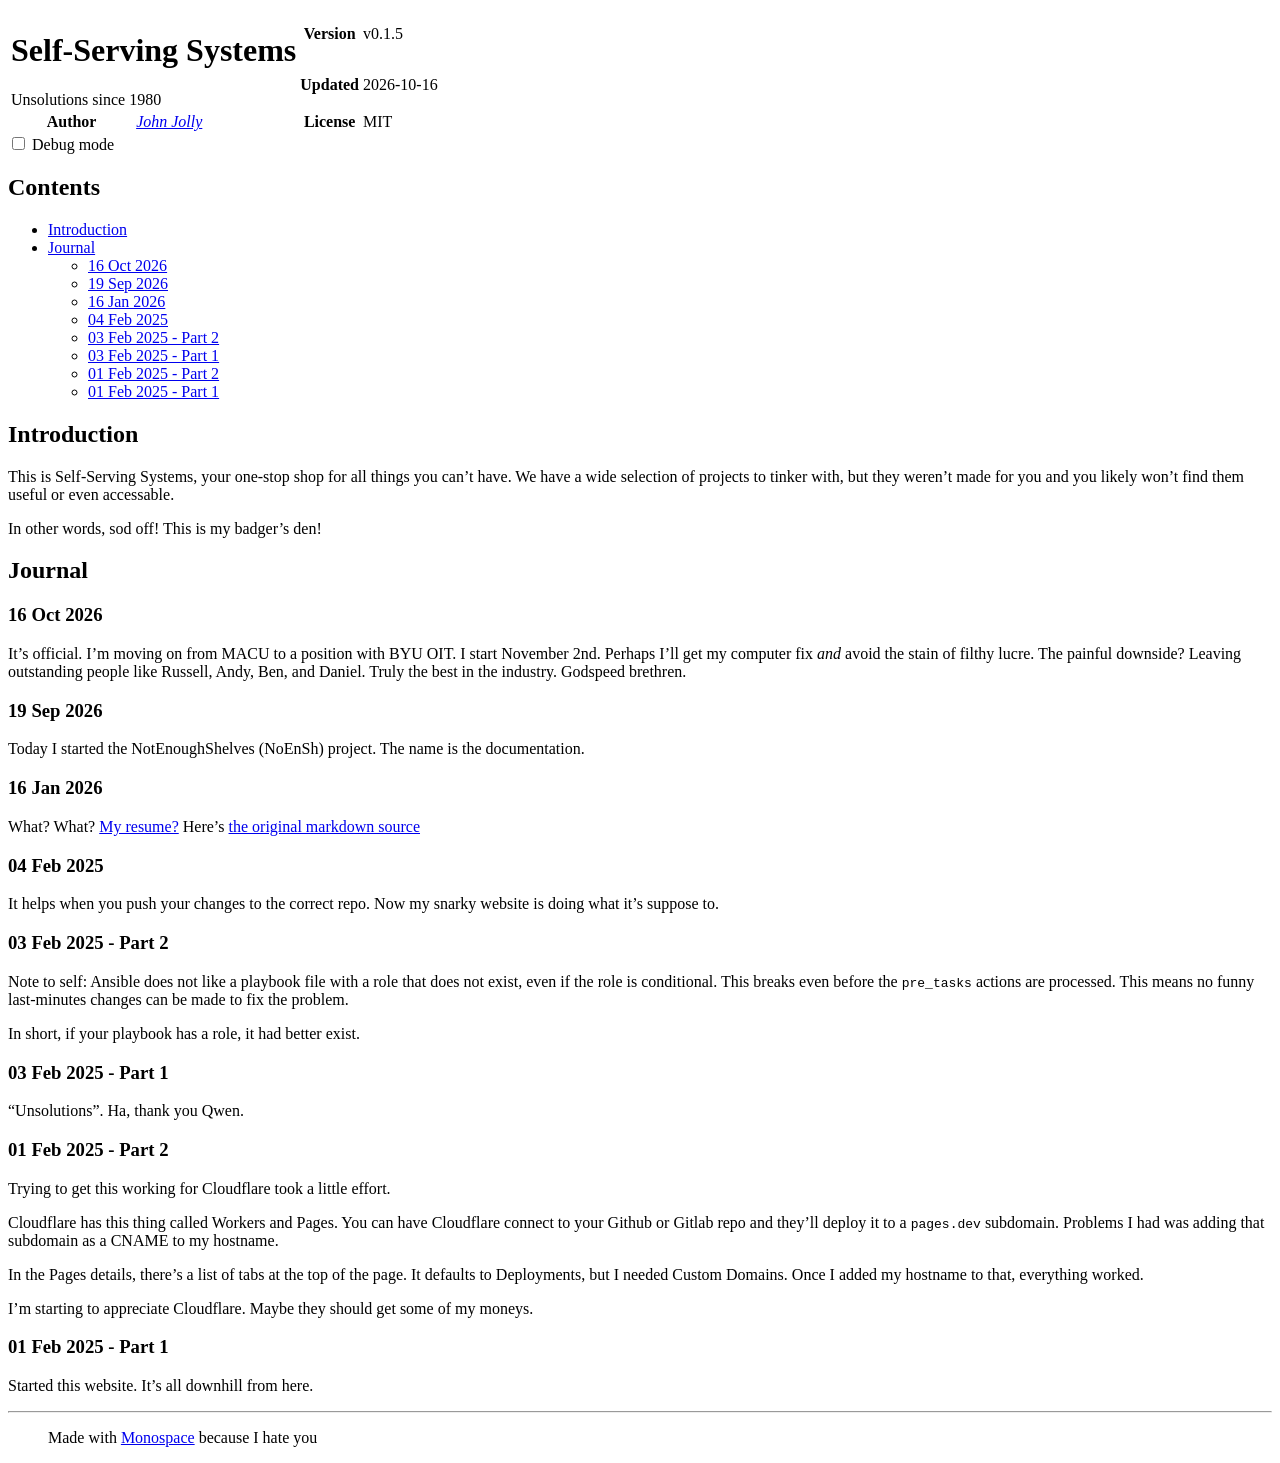
==== index.html @ f6c003a8 "Add entry for 16 Oct" ====
<!DOCTYPE html>
<html xmlns="http://www.w3.org/1999/xhtml" lang="en" xml:lang="en">
<head>
  <meta charset="utf-8" />
  <meta name="generator" content="pandoc" />
  <meta name="viewport" content="width=device-width, initial-scale=1.0, user-scalable=yes" />
  <meta name="author" content="John Jolly" />
  <meta name="dcterms.date" content="2025-02-03" />
  <title>Self-Serving Systems</title>
  <link rel="stylesheet" href="/src/reset.css" />
  <link rel="stylesheet" href="/src/index.css" />
</head>
<body>
<table class="header">
  <tr>
    <td colspan="2" rowspan="2" class="width-auto">
      <h1 class="title">Self-Serving Systems</h1>
      <span class="subtitle">Unsolutions since 1980</span>
    </td>
    <th>Version</th>
    <td class="width-min">v0.1.5</td>
  </tr>
  <tr>
    <th>Updated</th>
    <td class="width-min"><time style="white-space: pre;">2026-10-16</time></td>
  </tr>
  <tr>
    <th class="width-min">Author</th>
    <td class="width-auto"><a href="https://selfserving.systems"><cite>John
Jolly</cite></a></td>
    <th class="width-min">License</th>
    <td>MIT</td>
  </tr>
</table>
<label class="debug-toggle-label"><input type="checkbox" class="debug-toggle" /> Debug mode</label>
<nav id="TOC" role="doc-toc">
<h2 id="toc-title">Contents</h2>
<ul class="incremental">
<li><a href="#introduction" id="toc-introduction">Introduction</a></li>
<li><a href="#journal" id="toc-journal">Journal</a>
<ul class="incremental">
<li><a href="#oct-2026" id="toc-oct-2026">16 Oct 2026</a></li>
<li><a href="#sep-2026" id="toc-sep-2026">19 Sep 2026</a></li>
<li><a href="#jan-2026" id="toc-jan-2026">16 Jan 2026</a></li>
<li><a href="#feb-2025" id="toc-feb-2025">04 Feb 2025</a></li>
<li><a href="#feb-2025---part-2" id="toc-feb-2025---part-2">03 Feb 2025
- Part 2</a></li>
<li><a href="#feb-2025---part-1" id="toc-feb-2025---part-1">03 Feb 2025
- Part 1</a></li>
<li><a href="#feb-2025---part-2-1" id="toc-feb-2025---part-2-1">01 Feb
2025 - Part 2</a></li>
<li><a href="#feb-2025---part-1-1" id="toc-feb-2025---part-1-1">01 Feb
2025 - Part 1</a></li>
</ul></li>
</ul>
</nav>
<h2 id="introduction">Introduction</h2>
<p>This is Self-Serving Systems, your one-stop shop for all things you
can’t have. We have a wide selection of projects to tinker with, but
they weren’t made for you and you likely won’t find them useful or even
accessable.</p>
<p>In other words, sod off! This is my badger’s den!</p>
<h2 id="journal">Journal</h2>
<h3 id="oct-2026">16 Oct 2026</h3>
<p>It’s official. I’m moving on from MACU to a position with BYU OIT. I
start November 2nd. Perhaps I’ll get my computer fix <em>and</em> avoid
the stain of filthy lucre. The painful downside? Leaving outstanding
people like Russell, Andy, Ben, and Daniel. Truly the best in the
industry. Godspeed brethren.</p>
<h3 id="sep-2026">19 Sep 2026</h3>
<p>Today I started the NotEnoughShelves (NoEnSh) project. The name is
the documentation.</p>
<h3 id="jan-2026">16 Jan 2026</h3>
<p>What? What? <a href="pages/resume.html">My resume?</a> Here’s <a
href="docs/resume.md">the original markdown source</a></p>
<h3 id="feb-2025">04 Feb 2025</h3>
<p>It helps when you push your changes to the correct repo. Now my
snarky website is doing what it’s suppose to.</p>
<h3 id="feb-2025---part-2">03 Feb 2025 - Part 2</h3>
<p>Note to self: Ansible does not like a playbook file with a role that
does not exist, even if the role is conditional. This breaks even before
the <code>pre_tasks</code> actions are processed. This means no funny
last-minutes changes can be made to fix the problem.</p>
<p>In short, if your playbook has a role, it had better exist.</p>
<h3 id="feb-2025---part-1">03 Feb 2025 - Part 1</h3>
<p>“Unsolutions”. Ha, thank you Qwen.</p>
<h3 id="feb-2025---part-2-1">01 Feb 2025 - Part 2</h3>
<p>Trying to get this working for Cloudflare took a little effort.</p>
<p>Cloudflare has this thing called Workers and Pages. You can have
Cloudflare connect to your Github or Gitlab repo and they’ll deploy it
to a <code>pages.dev</code> subdomain. Problems I had was adding that
subdomain as a CNAME to my hostname.</p>
<p>In the Pages details, there’s a list of tabs at the top of the page.
It defaults to Deployments, but I needed Custom Domains. Once I added my
hostname to that, everything worked.</p>
<p>I’m starting to appreciate Cloudflare. Maybe they should get some of
my moneys.</p>
<h3 id="feb-2025---part-1-1">01 Feb 2025 - Part 1</h3>
<p>Started this website. It’s all downhill from here.</p>
<hr />
<blockquote>
<p>Made with <a
href="https://github.com/owickstrom/the-monospace-web">Monospace</a>
because I hate you</p>
</blockquote>
    <div class="debug-grid"></div>
  <script src="/src/index.js"></script>
</body>
</html>
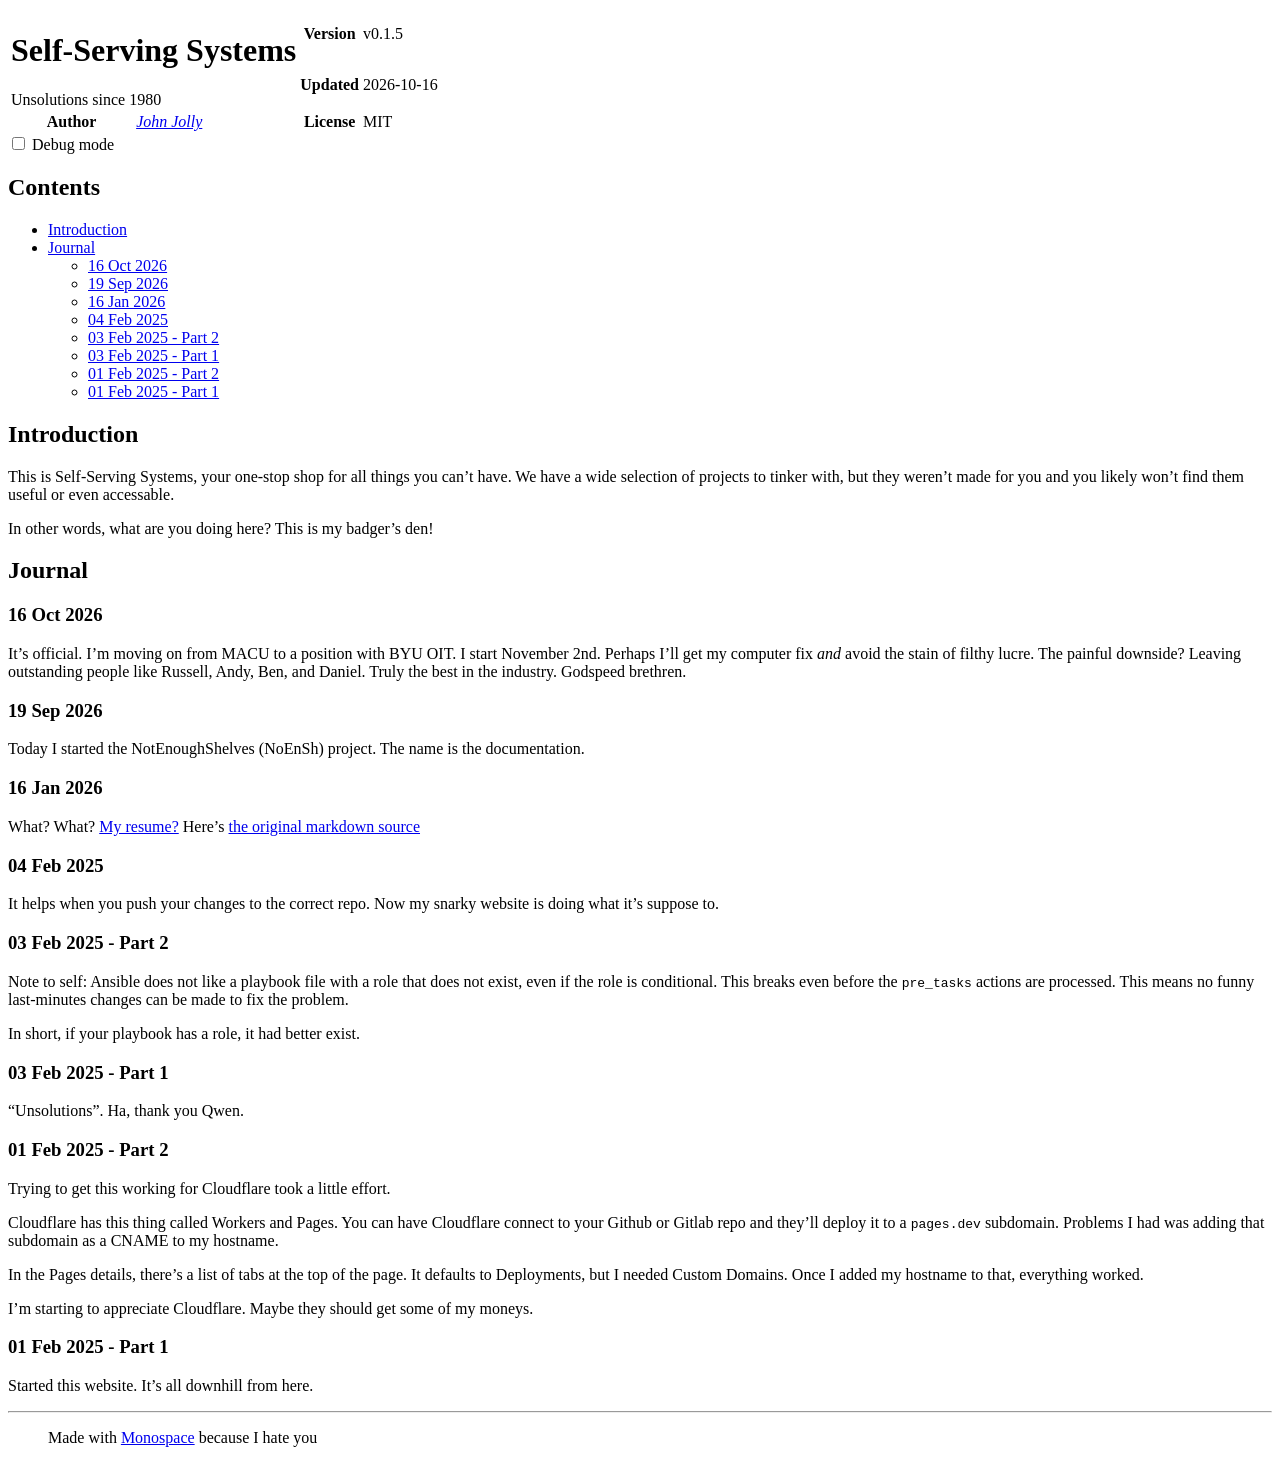
==== commit 3e8b999b: "One more change to the tagline" ====
--- a/index.html
+++ b/index.html
@@ -59,7 +59,7 @@
 can’t have. We have a wide selection of projects to tinker with, but
 they weren’t made for you and you likely won’t find them useful or even
 accessable.</p>
-<p>In other words, sod off! This is my badger’s den!</p>
+<p>In other words, what are you doing here? This is my badger’s den!</p>
 <h2 id="journal">Journal</h2>
 <h3 id="oct-2026">16 Oct 2026</h3>
 <p>It’s official. I’m moving on from MACU to a position with BYU OIT. I
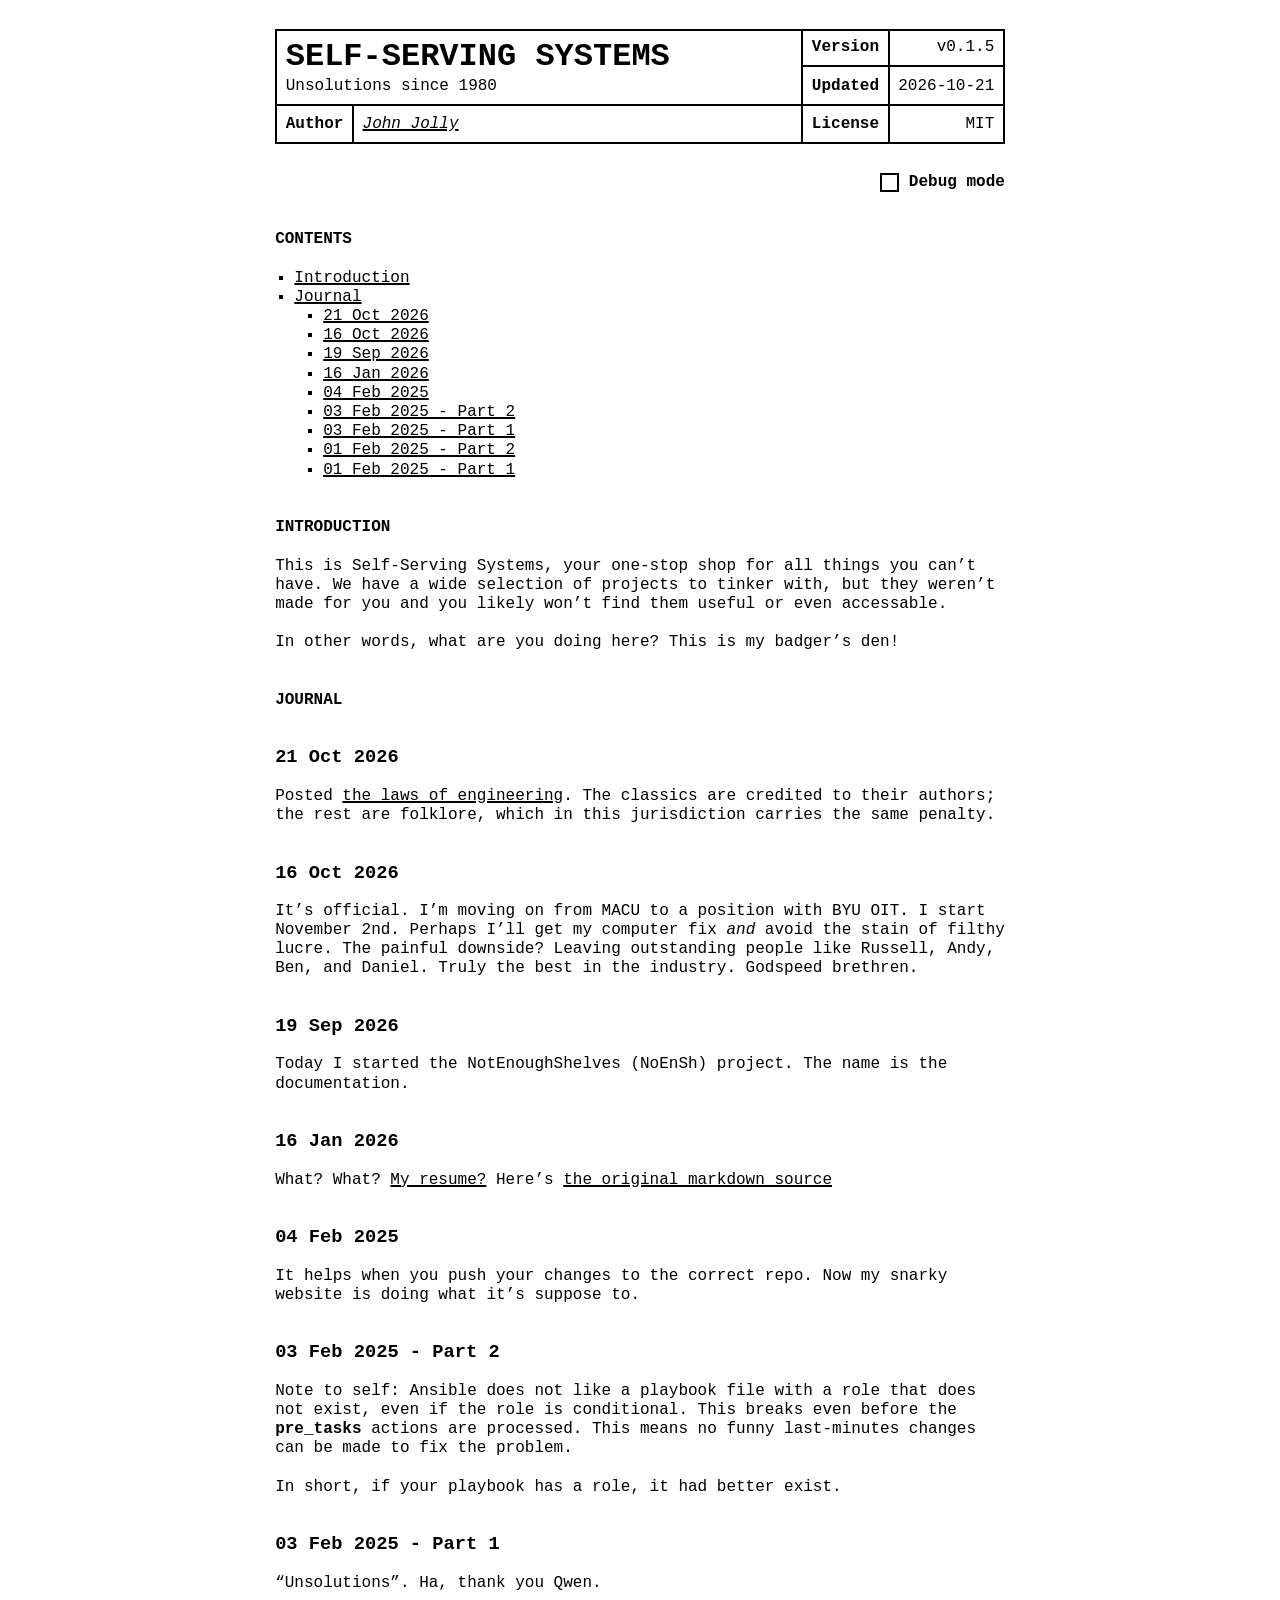
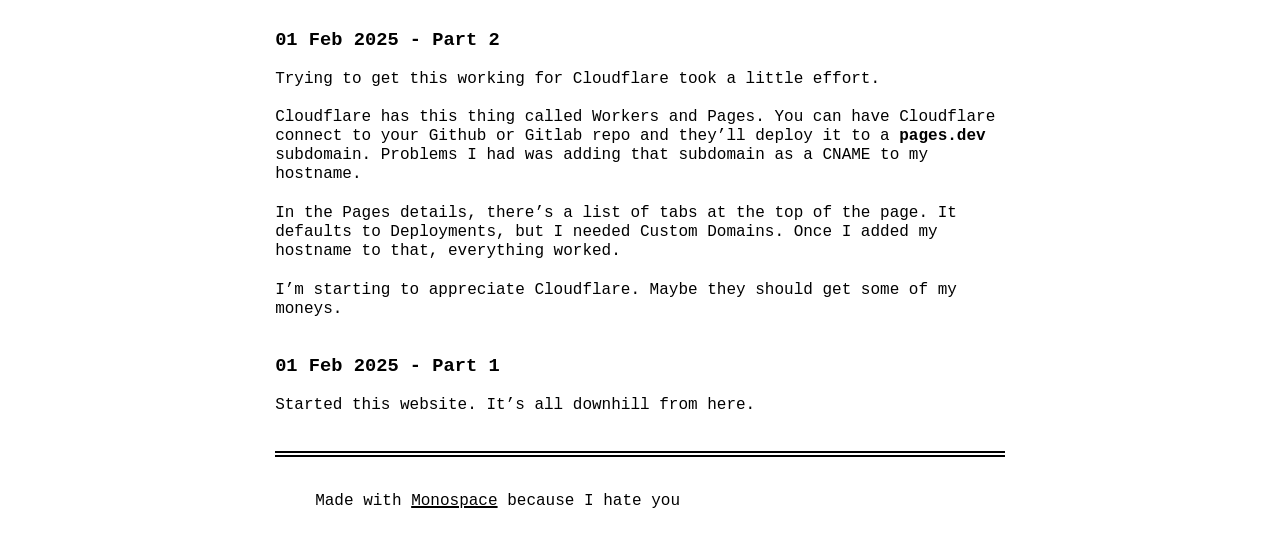
==== commit a45fdaa6: "Add engineering laws page" ====
--- a/index.html
+++ b/index.html
@@ -22,7 +22,7 @@
   </tr>
   <tr>
     <th>Updated</th>
-    <td class="width-min"><time style="white-space: pre;">2026-10-16</time></td>
+    <td class="width-min"><time style="white-space: pre;">2026-10-21</time></td>
   </tr>
   <tr>
     <th class="width-min">Author</th>
@@ -39,7 +39,8 @@
 <li><a href="#introduction" id="toc-introduction">Introduction</a></li>
 <li><a href="#journal" id="toc-journal">Journal</a>
 <ul class="incremental">
-<li><a href="#oct-2026" id="toc-oct-2026">16 Oct 2026</a></li>
+<li><a href="#oct-2026" id="toc-oct-2026">21 Oct 2026</a></li>
+<li><a href="#oct-2026-1" id="toc-oct-2026-1">16 Oct 2026</a></li>
 <li><a href="#sep-2026" id="toc-sep-2026">19 Sep 2026</a></li>
 <li><a href="#jan-2026" id="toc-jan-2026">16 Jan 2026</a></li>
 <li><a href="#feb-2025" id="toc-feb-2025">04 Feb 2025</a></li>
@@ -61,7 +62,11 @@
 accessable.</p>
 <p>In other words, what are you doing here? This is my badger’s den!</p>
 <h2 id="journal">Journal</h2>
-<h3 id="oct-2026">16 Oct 2026</h3>
+<h3 id="oct-2026">21 Oct 2026</h3>
+<p>Posted <a href="pages/laws.html">the laws of engineering</a>. The
+classics are credited to their authors; the rest are folklore, which in
+this jurisdiction carries the same penalty.</p>
+<h3 id="oct-2026-1">16 Oct 2026</h3>
 <p>It’s official. I’m moving on from MACU to a position with BYU OIT. I
 start November 2nd. Perhaps I’ll get my computer fix <em>and</em> avoid
 the stain of filthy lucre. The painful downside? Leaving outstanding
--- a/src/index.css
+++ b/src/index.css
@@ -0,0 +1,467 @@
+/**
+ * By Oskar Wickström
+ * Licensed under the MIT License (https://github.com/owickstrom/the-monospace-web/blob/main/LICENSE.md)
+ **/
+@import url('https://fonts.cdnfonts.com/css/jetbrains-mono-2');
+
+:root {
+  --font-family: "JetBrains Mono", monospace;
+  --line-height: 1.20rem;
+  --border-thickness: 2px;
+  --text-color: #000;
+  --text-color-alt: #666;
+  --background-color: #fff;
+  --background-color-alt: #eee;
+
+  --font-weight-normal: 500;
+  --font-weight-medium: 600;
+  --font-weight-bold: 800;
+
+  font-family: var(--font-family);
+  font-optical-sizing: auto;
+  font-weight: var(--font-weight-normal);
+  font-style: normal;
+  font-variant-numeric: tabular-nums lining-nums;
+  font-size: 16px;
+}
+
+@media (prefers-color-scheme: dark) {
+  :root {
+    --text-color: #fff;
+    --text-color-alt: #aaa;
+    --background-color: #000;
+    --background-color-alt: #111;
+  }
+}
+
+* {
+  box-sizing: border-box;
+}
+
+
+* + * {
+  margin-top: var(--line-height);
+}
+
+html {
+  display: flex;
+  width: 100%;
+  margin: 0;
+  padding: 0;
+  flex-direction: column;
+  align-items: center;
+  background: var(--background-color);
+  color: var(--text-color);
+}
+
+body {
+  position: relative;
+  width: 100%;
+  margin: 0;
+  padding: var(--line-height) 2ch;
+  max-width: calc(min(80ch, round(down, 100%, 1ch)));
+  line-height: var(--line-height);
+  overflow-x: hidden;
+}
+
+@media screen and (max-width: 480px) {
+  :root {
+    font-size: 14px;
+  }
+  body {
+    padding: var(--line-height) 1ch;
+  }
+}
+
+h1, h2, h3, h4, h5, h6 {
+  font-weight: var(--font-weight-bold);
+  margin: calc(var(--line-height) * 2) 0 var(--line-height);
+  line-height: var(--line-height);
+}
+
+h1 {
+  font-size: 2rem;
+  line-height: calc(2 * var(--line-height));
+  margin-bottom: calc(var(--line-height) * 2);
+  text-transform: uppercase;
+}
+h2 {
+  font-size: 1rem;
+  text-transform: uppercase;
+}
+
+hr {
+  position: relative;
+  display: block;
+  height: var(--line-height);
+  margin: calc(var(--line-height) * 1.5) 0;
+  border: none;
+  color: var(--text-color);
+}
+hr:after {
+  display: block;
+  content: "";
+  position: absolute;
+  top: calc(var(--line-height) / 2 - var(--border-thickness));
+  left: 0;
+  width: 100%;
+  border-top: calc(var(--border-thickness) * 3) double var(--text-color);
+  height: 0;
+}
+
+a {
+  text-decoration-thickness: var(--border-thickness);
+}
+
+a:link, a:visited {
+  color: var(--text-color);
+}
+
+p {
+  margin-bottom: var(--line-height);
+}
+
+strong {
+  font-weight: var(--font-weight-bold);
+}
+em {
+  font-style: italic;
+}
+
+sub {
+  position: relative;
+  display: inline-block;
+  margin: 0;
+  vertical-align: sub;
+  line-height: 0;
+  width: calc(1ch / 0.75);
+  font-size: .75rem;
+}
+
+table {
+  position: relative;
+  top: calc(var(--line-height) / 2);
+  width: calc(round(down, 100%, 1ch));
+  border-collapse: collapse;
+  margin: 0 0 calc(var(--line-height) * 2);
+}
+
+th, td {
+  border: var(--border-thickness) solid var(--text-color);
+  padding: 
+    calc((var(--line-height) / 2))
+    calc(1ch - var(--border-thickness) / 2)
+    calc((var(--line-height) / 2) - (var(--border-thickness)))
+  ;
+  line-height: var(--line-height);
+  vertical-align: top;
+  text-align: left;
+}
+table tbody tr:first-child > * {
+  padding-top: calc((var(--line-height) / 2) - var(--border-thickness));
+}
+
+
+th {
+  font-weight: 700;
+}
+.width-min {
+  width: 0%;
+}
+.width-auto {
+  width: 100%;
+}
+
+.header {
+  margin-bottom: calc(var(--line-height) * 2);
+}
+.header h1 {
+  margin: 0;
+}
+.header tr td:last-child {
+  text-align: right;
+}
+
+p {
+  word-break: break-word;
+  word-wrap: break-word;
+  hyphens: auto;
+}
+
+img, video {
+  display: block;
+  width: 100%;
+  object-fit: contain;
+  overflow: hidden;
+}
+img {
+  font-style: italic;
+  color: var(--text-color-alt);
+}
+
+details {
+  border: var(--border-thickness) solid var(--text-color);
+  padding: calc(var(--line-height) - var(--border-thickness)) 1ch;
+  margin-bottom: var(--line-height);
+}
+
+summary {
+  font-weight: var(--font-weight-medium);
+  cursor: pointer;
+}
+details[open] summary {
+  margin-bottom: var(--line-height);
+}
+
+details ::marker {
+  display: inline-block;
+  content: '▶';
+  margin: 0;
+}
+details[open] ::marker {
+  content: '▼';
+}
+
+details :last-child {
+  margin-bottom: 0;
+}
+
+pre {
+  white-space: pre;
+  overflow-x: auto;
+  margin: var(--line-height) 0;
+  overflow-y: hidden;
+}
+figure pre {
+  margin: 0;
+}
+
+pre, code {
+  font-family: var(--font-family);
+}
+
+code {
+  font-weight: var(--font-weight-medium);
+}
+
+figure {
+  margin: calc(var(--line-height) * 2) 3ch;
+  overflow-x: auto;
+  overflow-y: hidden;
+}
+
+figcaption {
+  display: block;
+  font-style: italic;
+  margin-top: var(--line-height);
+}
+
+ul, ol {
+  padding: 0;
+  margin: 0 0 var(--line-height);
+}
+
+ul {
+  list-style-type: square;
+  padding: 0 0 0 2ch;
+}
+ol {
+  list-style-type: none;
+  counter-reset: item;
+  padding: 0;
+}
+ol ul,
+ol ol,
+ul ol,
+ul ul {
+  padding: 0 0 0 3ch;
+  margin: 0;
+}
+ol li:before { 
+  content: counters(item, ".") ". ";
+  counter-increment: item;
+  font-weight: var(--font-weight-medium);
+}
+
+li {
+  margin: 0;
+  padding: 0;
+}
+
+li::marker {
+  line-height: 0;
+}
+
+::-webkit-scrollbar {
+    height: var(--line-height);
+}
+
+input, button, textarea {
+  border: var(--border-thickness) solid var(--text-color);
+  padding: 
+    calc(var(--line-height) / 2 - var(--border-thickness))
+    calc(1ch - var(--border-thickness));
+  margin: 0;
+  font: inherit;
+  font-weight: inherit;
+  height: calc(var(--line-height) * 2);
+  width: auto;
+  overflow: visible;
+  background: var(--background-color);
+  color: var(--text-color);
+  line-height: normal;
+  -webkit-font-smoothing: inherit;
+  -moz-osx-font-smoothing: inherit;
+  -webkit-appearance: none;
+}
+
+input[type=checkbox],
+input[type=radio] {
+  display: inline-grid;
+  place-content: center;
+  vertical-align: top;
+  width: 2ch;
+  height: var(--line-height);
+  cursor: pointer;
+}
+input[type=checkbox]:checked:before,
+input[type=radio]:checked:before {
+  content: "";
+  width: 1ch;
+  height: calc(var(--line-height) / 2);
+  background: var(--text-color);
+}
+input[type=radio],
+input[type=radio]:before {
+  border-radius: 100%;
+}
+
+button:focus, input:focus {
+  --border-thickness: 3px;
+  outline: none;
+}
+
+input {
+  width: calc(round(down, 100%, 1ch));
+}
+::placeholder {
+  color: var(--text-color-alt);
+  opacity: 1;
+}
+::-ms-input-placeholder {
+  color: var(--text-color-alt);
+}
+button::-moz-focus-inner {
+  padding: 0;
+  border: 0
+}
+
+button {
+  text-transform: uppercase;
+  font-weight: var(--font-weight-medium);
+  cursor: pointer;
+}
+
+button:hover {
+  background: var(--background-color-alt);
+}
+button:active {
+  transform: translate(2px, 2px);
+}
+
+label {
+  display: block;
+  width: calc(round(down, 100%, 1ch));
+  height: auto;
+  line-height: var(--line-height);
+  font-weight: var(--font-weight-medium);
+  margin: 0;
+}
+
+label input {
+  width: 100%;
+}
+
+.tree, .tree ul {
+  position: relative;
+  padding-left: 0;
+  list-style-type: none;
+  line-height: var(--line-height);
+}
+.tree ul {
+  margin: 0;
+}
+.tree ul li {
+  position: relative;
+  padding-left: 1.5ch;
+  margin-left: 1.5ch;
+  border-left: var(--border-thickness) solid var(--text-color);
+}
+.tree ul li:before {
+  position: absolute;
+  display: block;
+  top: calc(var(--line-height) / 2);
+  left: 0;
+  content: "";
+  width: 1ch;
+  border-bottom: var(--border-thickness) solid var(--text-color);
+}
+.tree ul li:last-child {
+  border-left: none;
+}
+.tree ul li:last-child:after {
+  position: absolute;
+  display: block;
+  top: 0;
+  left: 0;
+  content: "";
+  height: calc(var(--line-height) / 2);
+  border-left: var(--border-thickness) solid var(--text-color);
+}
+
+.grid {
+  --grid-cells: 0;
+  display: flex;
+  gap: 1ch;
+  width: calc(round(down, 100%, (1ch * var(--grid-cells)) - (1ch * var(--grid-cells) - 1)));
+  margin-bottom: var(--line-height);
+}
+
+.grid > *,
+.grid > input {
+  flex: 0 0 calc(round(down, (100% - (1ch * (var(--grid-cells) - 1))) / var(--grid-cells), 1ch));
+}
+.grid:has(> :last-child:nth-child(1)) { --grid-cells: 1; }
+.grid:has(> :last-child:nth-child(2)) { --grid-cells: 2; }
+.grid:has(> :last-child:nth-child(3)) { --grid-cells: 3; }
+.grid:has(> :last-child:nth-child(4)) { --grid-cells: 4; }
+.grid:has(> :last-child:nth-child(5)) { --grid-cells: 5; }
+.grid:has(> :last-child:nth-child(6)) { --grid-cells: 6; }
+.grid:has(> :last-child:nth-child(7)) { --grid-cells: 7; }
+.grid:has(> :last-child:nth-child(8)) { --grid-cells: 8; }
+.grid:has(> :last-child:nth-child(9)) { --grid-cells: 9; }
+
+/* DEBUG UTILITIES */
+
+.debug .debug-grid {
+  --color: color-mix(in srgb, var(--text-color) 10%, var(--background-color) 90%);
+  position: absolute;
+  top: 0;
+  left: 0;
+  right: 0;
+  bottom: 0;
+  z-index: -1;
+  background-image:
+    repeating-linear-gradient(var(--color) 0 1px, transparent 1px 100%),
+    repeating-linear-gradient(90deg, var(--color) 0 1px, transparent 1px 100%);
+  background-size: 1ch var(--line-height);
+  margin: 0;
+}
+
+.debug .off-grid {
+  background: rgba(255, 0, 0, 0.1);
+}
+
+.debug-toggle-label {
+  text-align: right;
+}
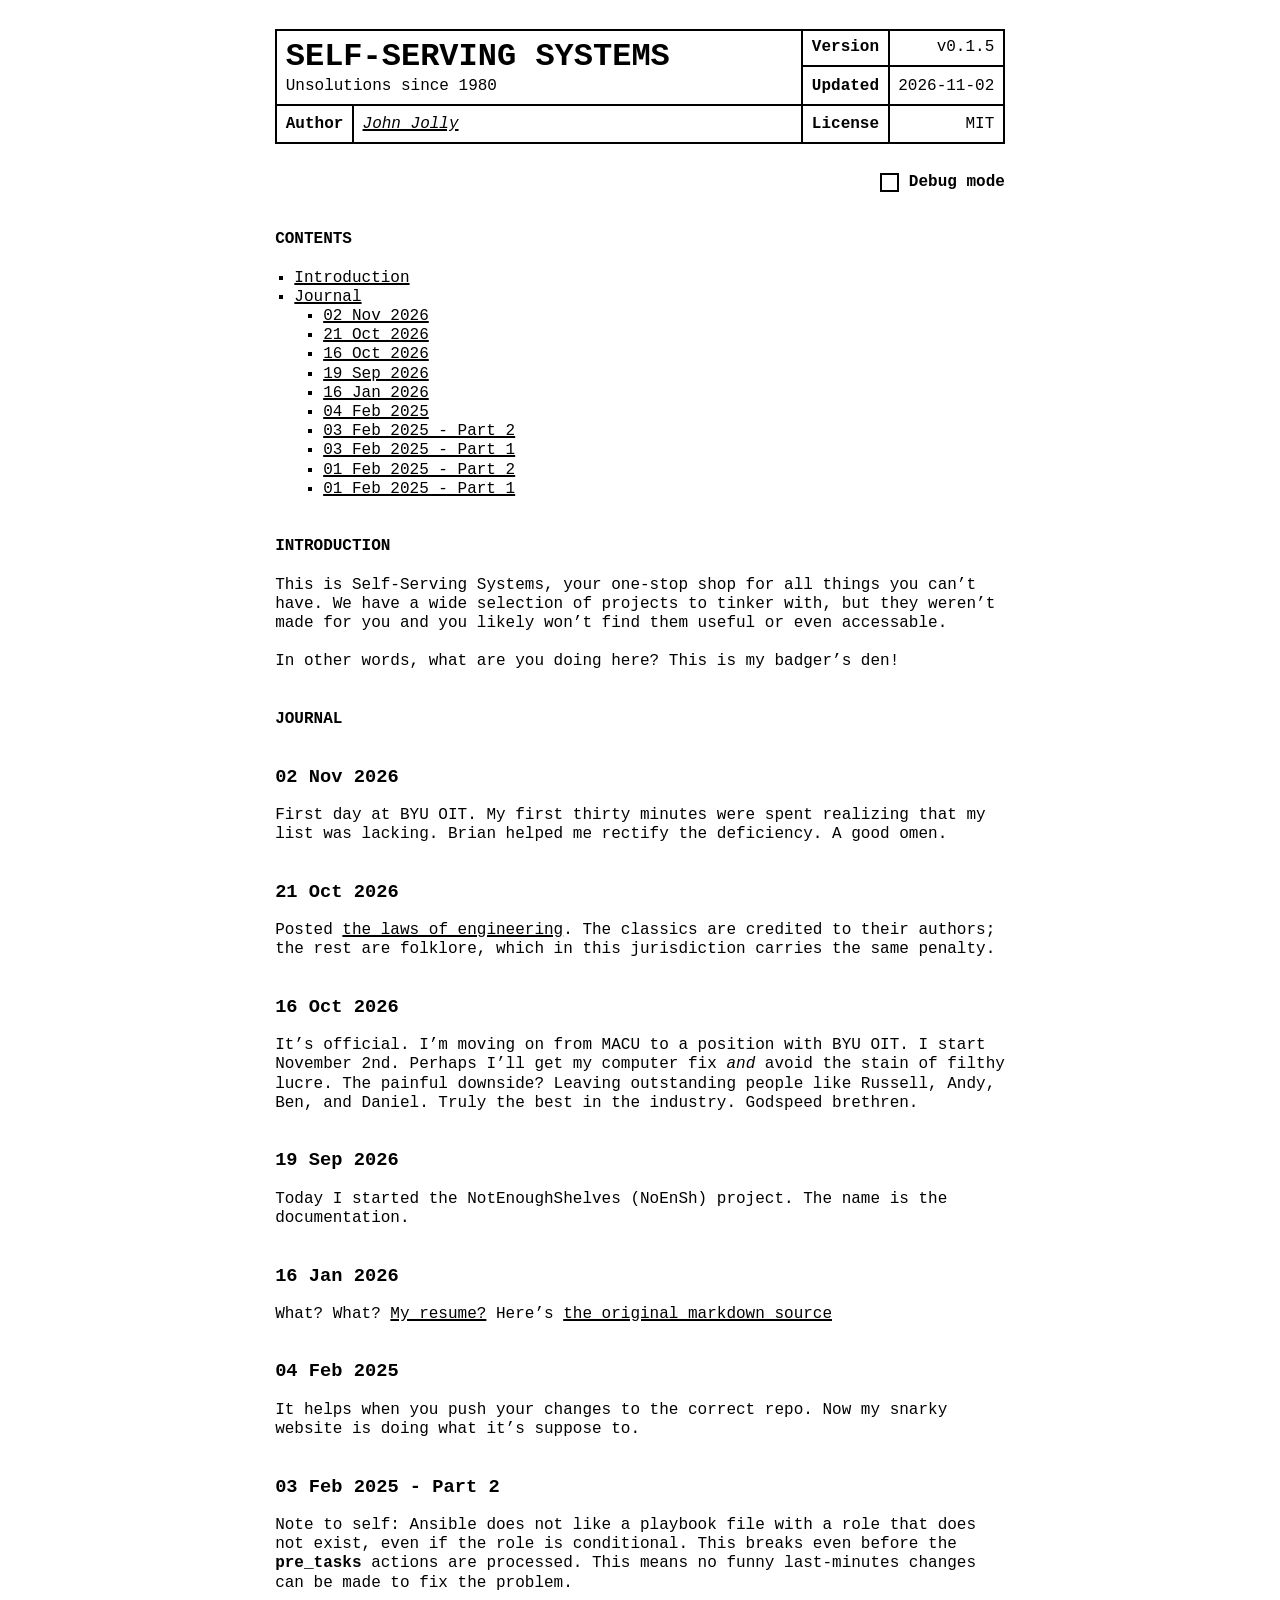
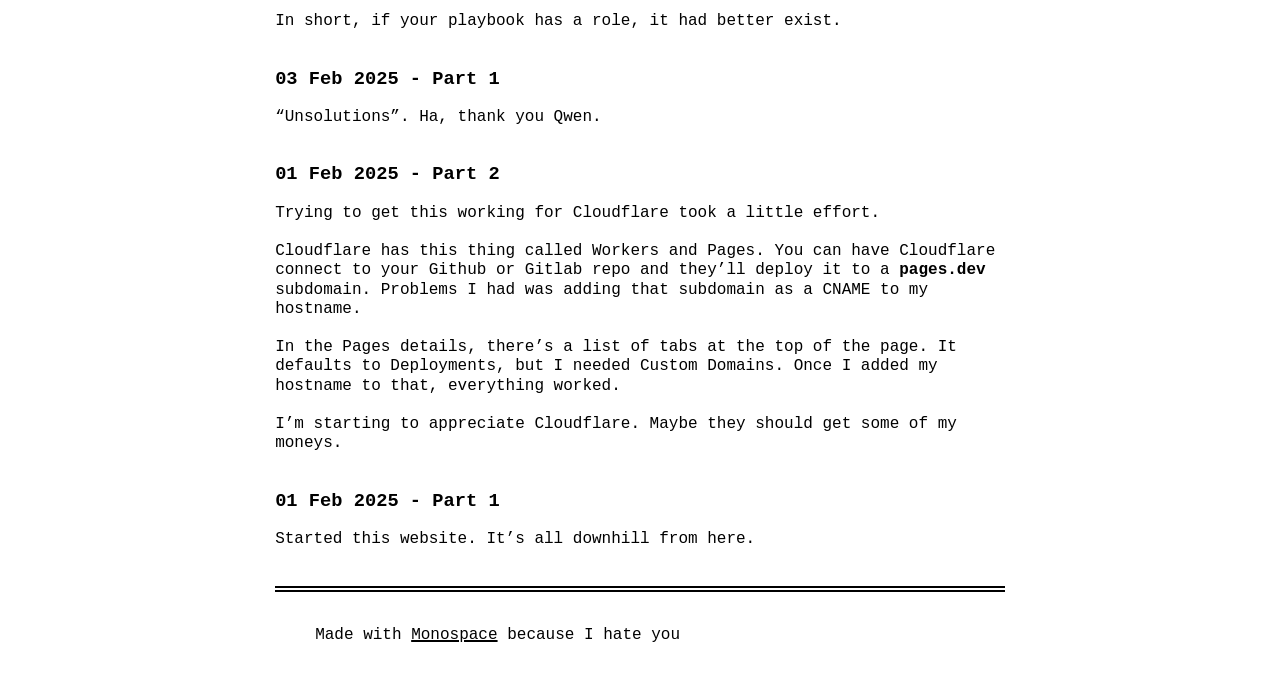
==== commit 509b9c39: "Add entry for 2 Nov" ====
--- a/index.html
+++ b/index.html
@@ -22,7 +22,7 @@
   </tr>
   <tr>
     <th>Updated</th>
-    <td class="width-min"><time style="white-space: pre;">2026-10-21</time></td>
+    <td class="width-min"><time style="white-space: pre;">2026-11-02</time></td>
   </tr>
   <tr>
     <th class="width-min">Author</th>
@@ -39,6 +39,7 @@
 <li><a href="#introduction" id="toc-introduction">Introduction</a></li>
 <li><a href="#journal" id="toc-journal">Journal</a>
 <ul class="incremental">
+<li><a href="#nov-2026" id="toc-nov-2026">02 Nov 2026</a></li>
 <li><a href="#oct-2026" id="toc-oct-2026">21 Oct 2026</a></li>
 <li><a href="#oct-2026-1" id="toc-oct-2026-1">16 Oct 2026</a></li>
 <li><a href="#sep-2026" id="toc-sep-2026">19 Sep 2026</a></li>
@@ -62,6 +63,10 @@
 accessable.</p>
 <p>In other words, what are you doing here? This is my badger’s den!</p>
 <h2 id="journal">Journal</h2>
+<h3 id="nov-2026">02 Nov 2026</h3>
+<p>First day at BYU OIT. My first thirty minutes were spent realizing
+that my list was lacking. Brian helped me rectify the deficiency. A good
+omen.</p>
 <h3 id="oct-2026">21 Oct 2026</h3>
 <p>Posted <a href="pages/laws.html">the laws of engineering</a>. The
 classics are credited to their authors; the rest are folklore, which in
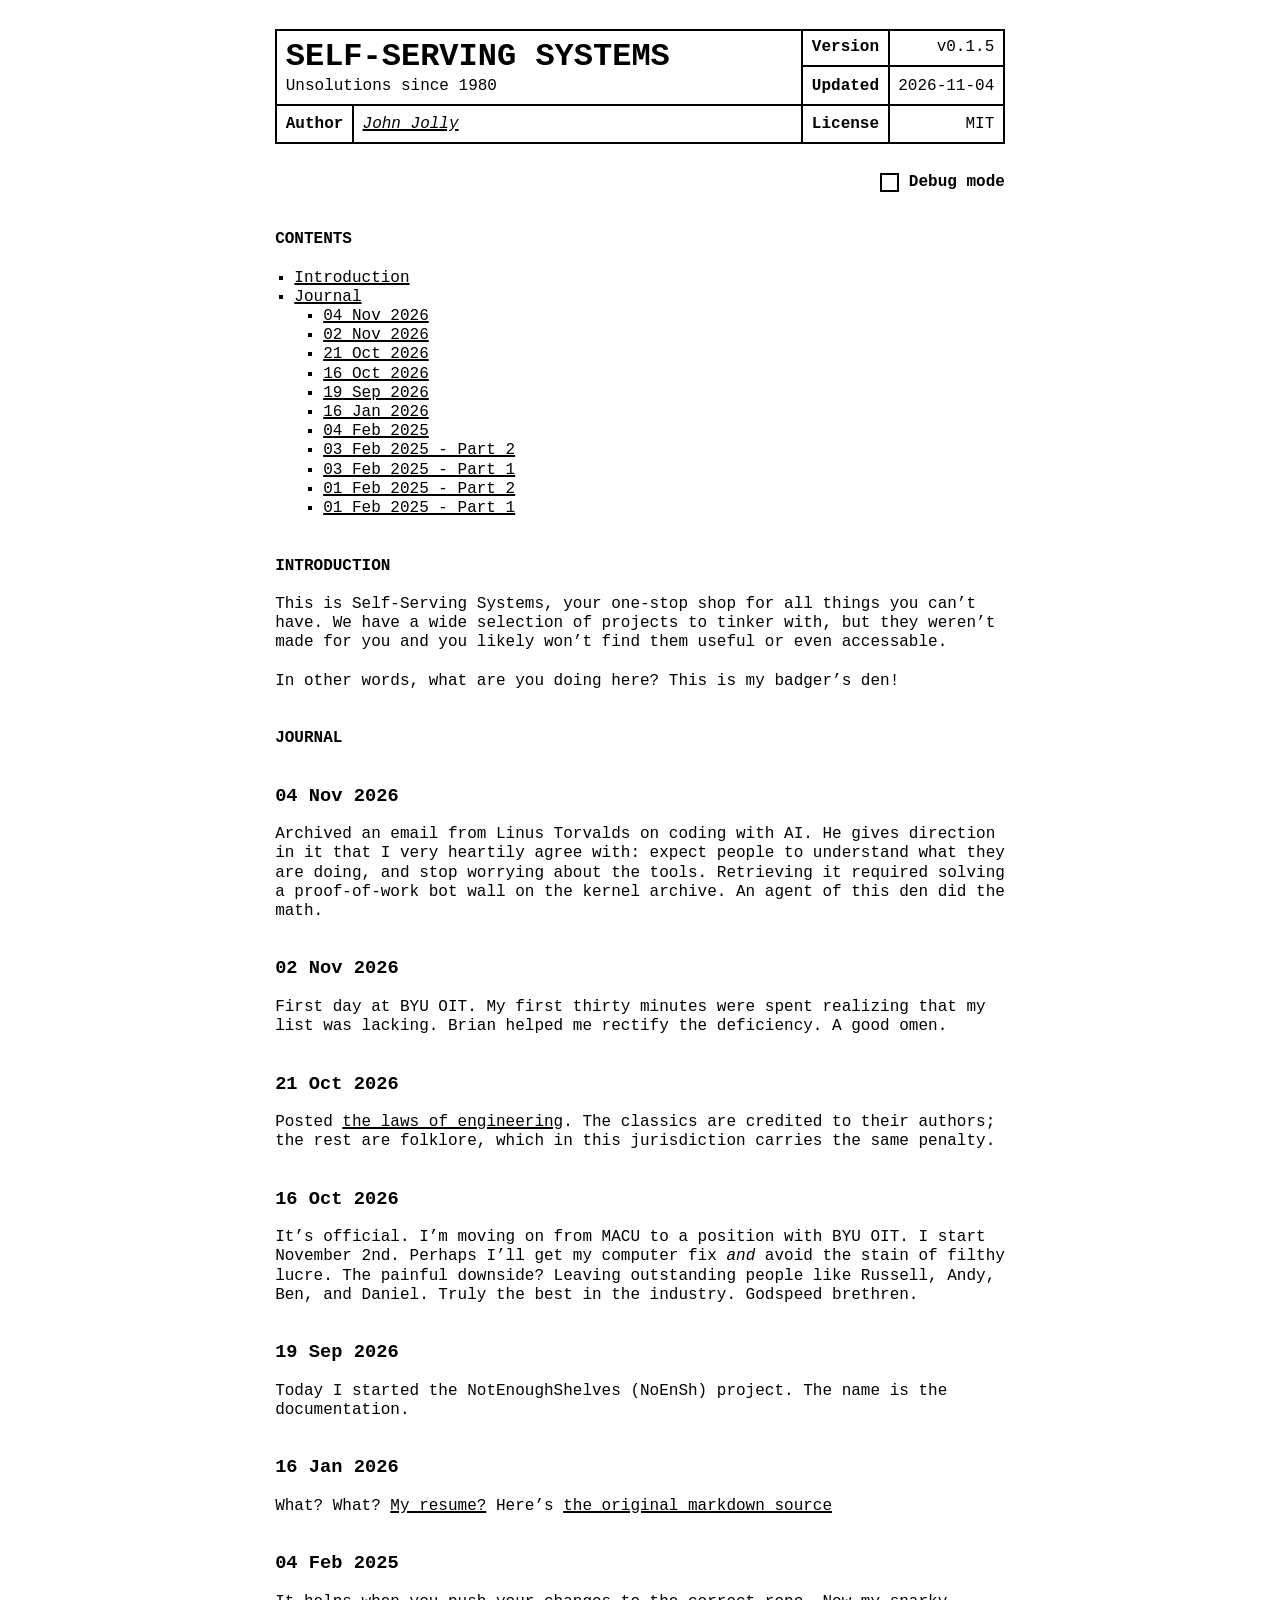
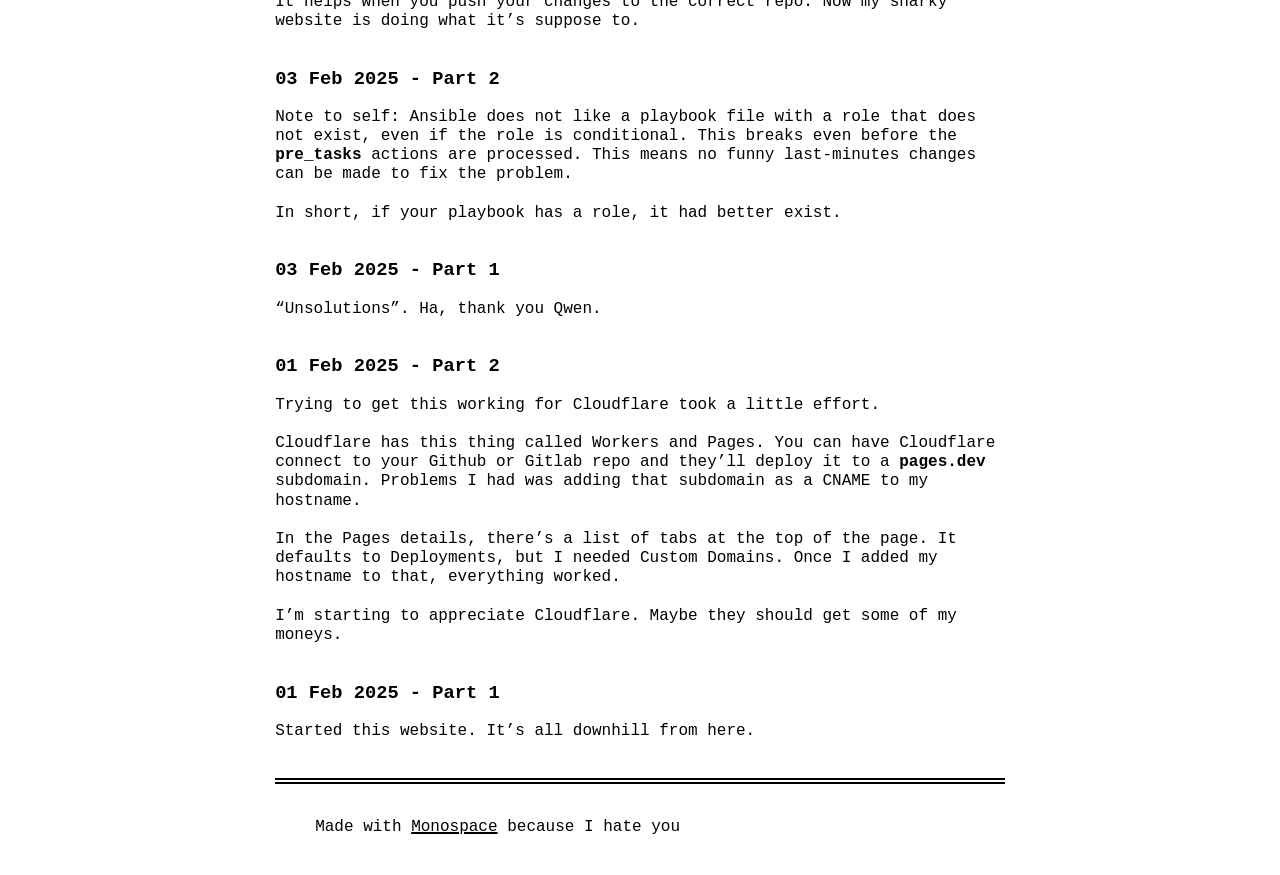
==== commit 7bab6b6e: "Add entry for 4 Nov" ====
--- a/index.html
+++ b/index.html
@@ -22,7 +22,7 @@
   </tr>
   <tr>
     <th>Updated</th>
-    <td class="width-min"><time style="white-space: pre;">2026-11-02</time></td>
+    <td class="width-min"><time style="white-space: pre;">2026-11-04</time></td>
   </tr>
   <tr>
     <th class="width-min">Author</th>
@@ -39,7 +39,8 @@
 <li><a href="#introduction" id="toc-introduction">Introduction</a></li>
 <li><a href="#journal" id="toc-journal">Journal</a>
 <ul class="incremental">
-<li><a href="#nov-2026" id="toc-nov-2026">02 Nov 2026</a></li>
+<li><a href="#nov-2026" id="toc-nov-2026">04 Nov 2026</a></li>
+<li><a href="#nov-2026-1" id="toc-nov-2026-1">02 Nov 2026</a></li>
 <li><a href="#oct-2026" id="toc-oct-2026">21 Oct 2026</a></li>
 <li><a href="#oct-2026-1" id="toc-oct-2026-1">16 Oct 2026</a></li>
 <li><a href="#sep-2026" id="toc-sep-2026">19 Sep 2026</a></li>
@@ -63,7 +64,13 @@
 accessable.</p>
 <p>In other words, what are you doing here? This is my badger’s den!</p>
 <h2 id="journal">Journal</h2>
-<h3 id="nov-2026">02 Nov 2026</h3>
+<h3 id="nov-2026">04 Nov 2026</h3>
+<p>Archived an email from Linus Torvalds on coding with AI. He gives
+direction in it that I very heartily agree with: expect people to
+understand what they are doing, and stop worrying about the tools.
+Retrieving it required solving a proof-of-work bot wall on the kernel
+archive. An agent of this den did the math.</p>
+<h3 id="nov-2026-1">02 Nov 2026</h3>
 <p>First day at BYU OIT. My first thirty minutes were spent realizing
 that my list was lacking. Brian helped me rectify the deficiency. A good
 omen.</p>
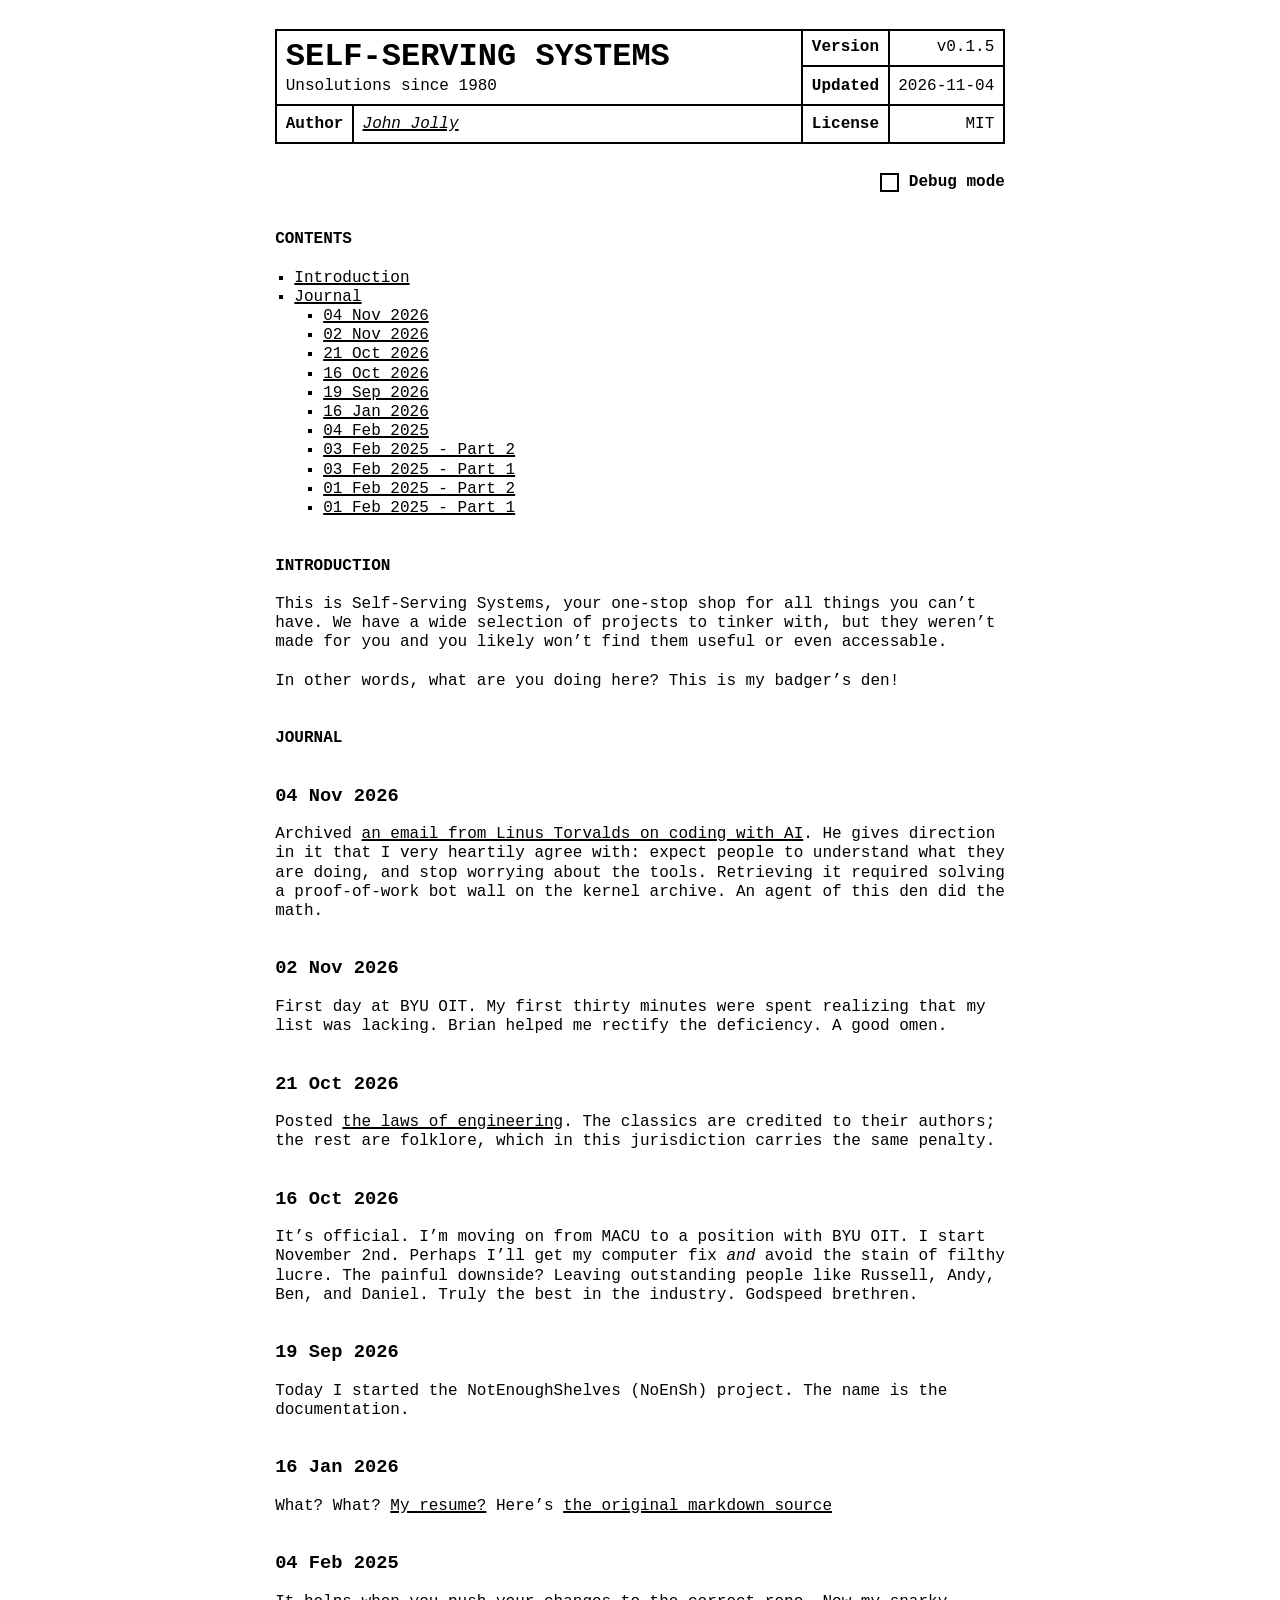
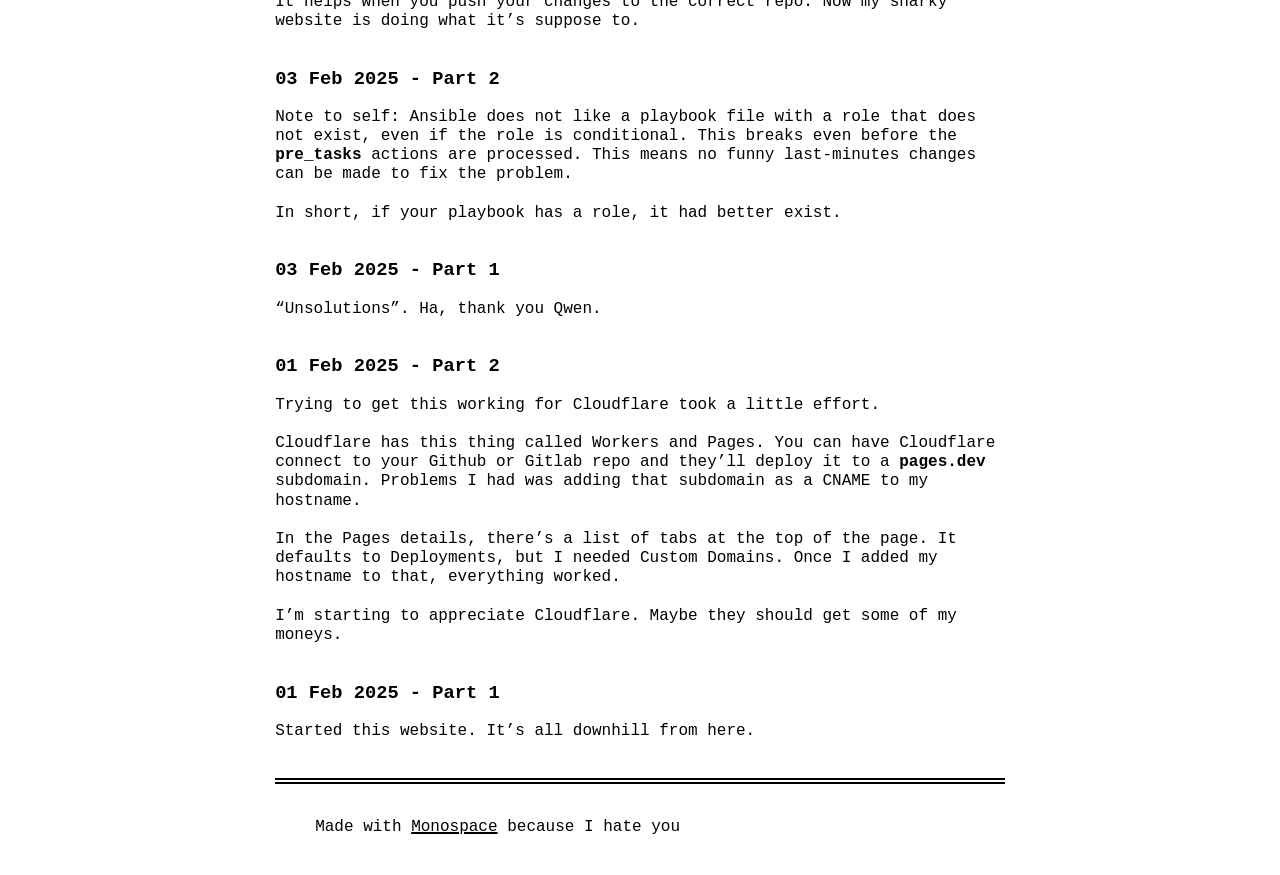
==== commit 75ee6780: "Link journal entry to archived message" ====
--- a/index.html
+++ b/index.html
@@ -65,11 +65,12 @@
 <p>In other words, what are you doing here? This is my badger’s den!</p>
 <h2 id="journal">Journal</h2>
 <h3 id="nov-2026">04 Nov 2026</h3>
-<p>Archived an email from Linus Torvalds on coding with AI. He gives
-direction in it that I very heartily agree with: expect people to
-understand what they are doing, and stop worrying about the tools.
-Retrieving it required solving a proof-of-work bot wall on the kernel
-archive. An agent of this den did the math.</p>
+<p>Archived <a href="pages/torvalds-ai-email.html">an email from Linus
+Torvalds on coding with AI</a>. He gives direction in it that I very
+heartily agree with: expect people to understand what they are doing,
+and stop worrying about the tools. Retrieving it required solving a
+proof-of-work bot wall on the kernel archive. An agent of this den did
+the math.</p>
 <h3 id="nov-2026-1">02 Nov 2026</h3>
 <p>First day at BYU OIT. My first thirty minutes were spent realizing
 that my list was lacking. Brian helped me rectify the deficiency. A good
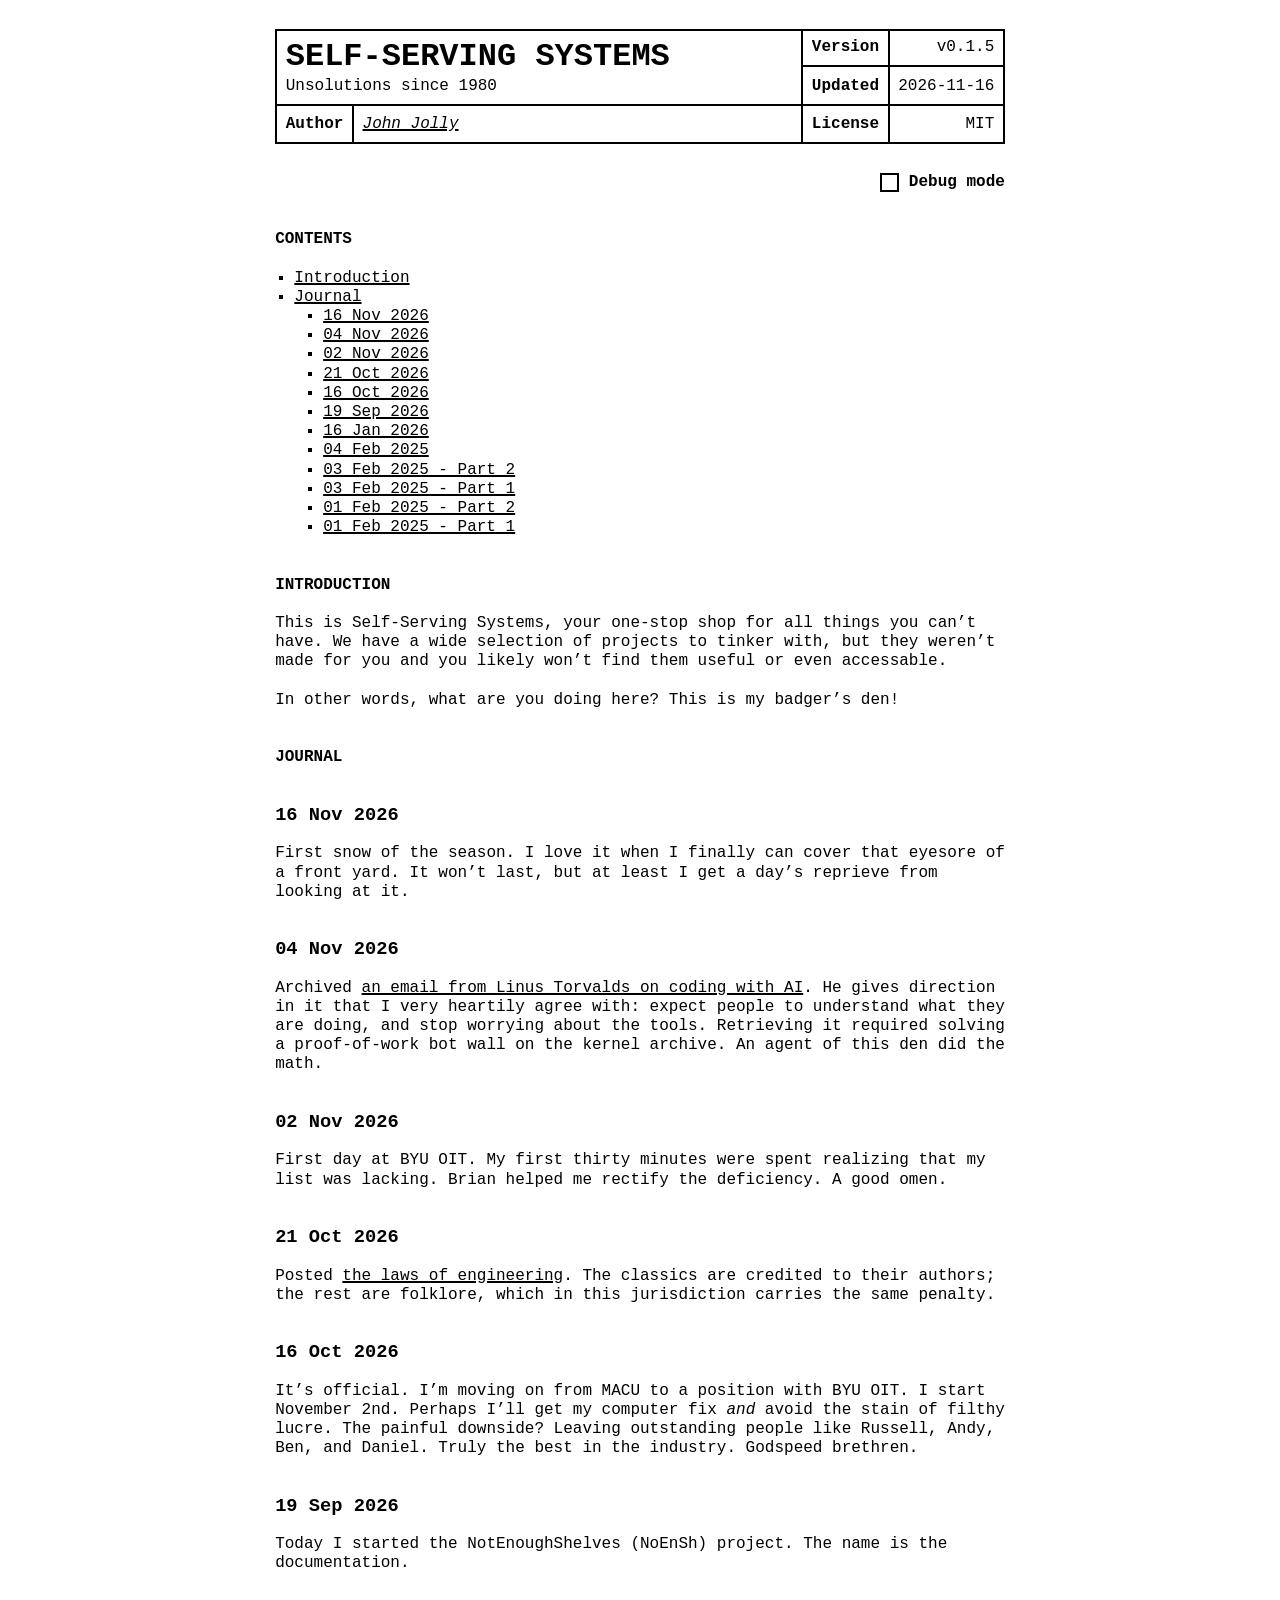
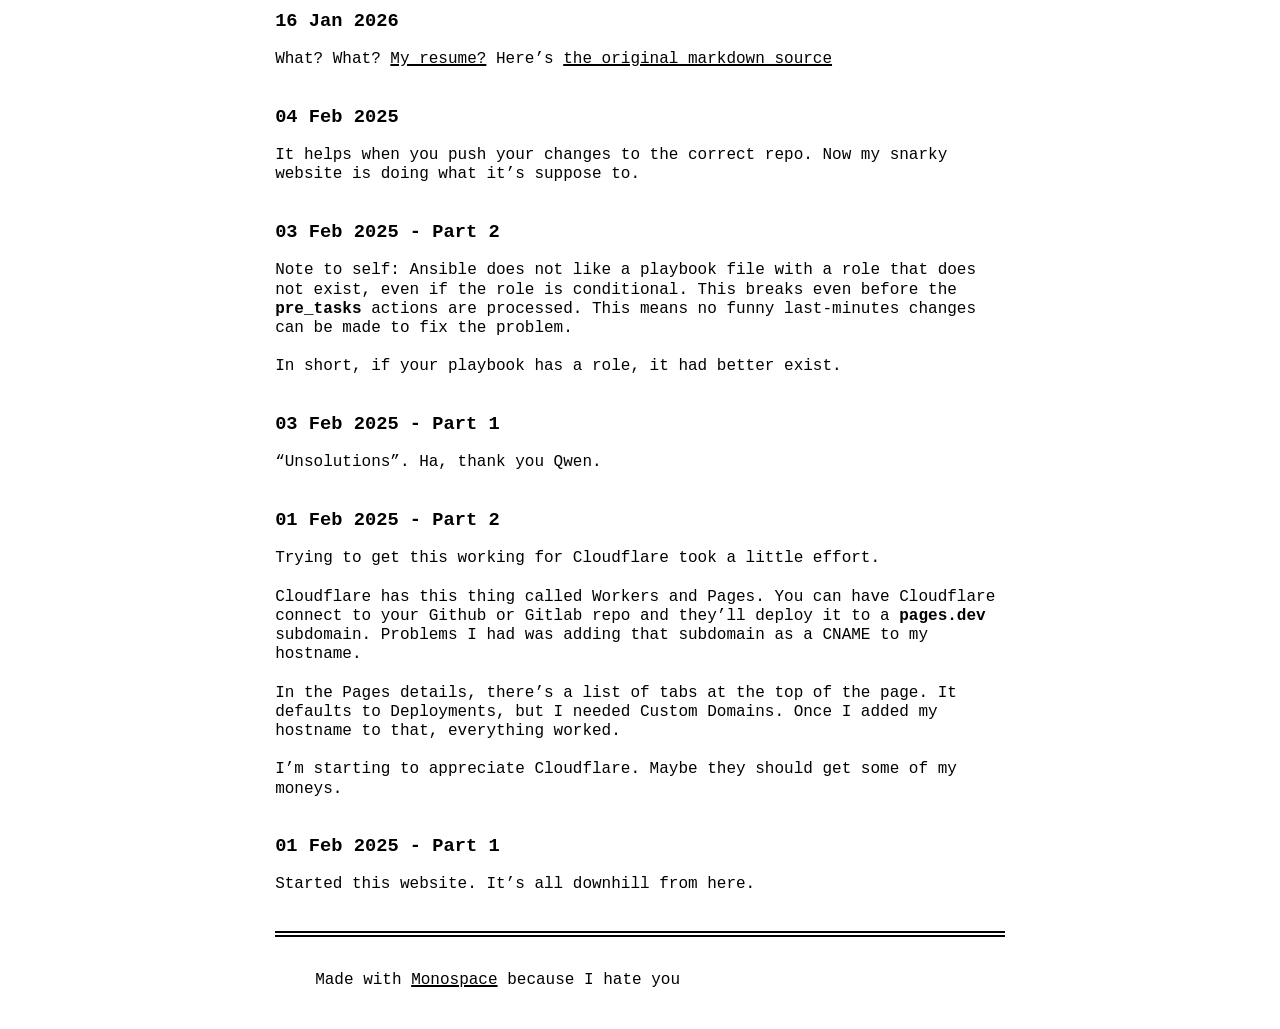
==== commit b456cc62: "Add entry for 16 Nov" ====
--- a/index.html
+++ b/index.html
@@ -22,7 +22,7 @@
   </tr>
   <tr>
     <th>Updated</th>
-    <td class="width-min"><time style="white-space: pre;">2026-11-04</time></td>
+    <td class="width-min"><time style="white-space: pre;">2026-11-16</time></td>
   </tr>
   <tr>
     <th class="width-min">Author</th>
@@ -39,8 +39,9 @@
 <li><a href="#introduction" id="toc-introduction">Introduction</a></li>
 <li><a href="#journal" id="toc-journal">Journal</a>
 <ul class="incremental">
-<li><a href="#nov-2026" id="toc-nov-2026">04 Nov 2026</a></li>
-<li><a href="#nov-2026-1" id="toc-nov-2026-1">02 Nov 2026</a></li>
+<li><a href="#nov-2026" id="toc-nov-2026">16 Nov 2026</a></li>
+<li><a href="#nov-2026-1" id="toc-nov-2026-1">04 Nov 2026</a></li>
+<li><a href="#nov-2026-2" id="toc-nov-2026-2">02 Nov 2026</a></li>
 <li><a href="#oct-2026" id="toc-oct-2026">21 Oct 2026</a></li>
 <li><a href="#oct-2026-1" id="toc-oct-2026-1">16 Oct 2026</a></li>
 <li><a href="#sep-2026" id="toc-sep-2026">19 Sep 2026</a></li>
@@ -64,14 +65,18 @@
 accessable.</p>
 <p>In other words, what are you doing here? This is my badger’s den!</p>
 <h2 id="journal">Journal</h2>
-<h3 id="nov-2026">04 Nov 2026</h3>
+<h3 id="nov-2026">16 Nov 2026</h3>
+<p>First snow of the season. I love it when I finally can cover that
+eyesore of a front yard. It won’t last, but at least I get a day’s
+reprieve from looking at it.</p>
+<h3 id="nov-2026-1">04 Nov 2026</h3>
 <p>Archived <a href="pages/torvalds-ai-email.html">an email from Linus
 Torvalds on coding with AI</a>. He gives direction in it that I very
 heartily agree with: expect people to understand what they are doing,
 and stop worrying about the tools. Retrieving it required solving a
 proof-of-work bot wall on the kernel archive. An agent of this den did
 the math.</p>
-<h3 id="nov-2026-1">02 Nov 2026</h3>
+<h3 id="nov-2026-2">02 Nov 2026</h3>
 <p>First day at BYU OIT. My first thirty minutes were spent realizing
 that my list was lacking. Brian helped me rectify the deficiency. A good
 omen.</p>
--- a/src/index.css
+++ b/src/index.css
@@ -242,6 +242,8 @@
 
 code {
   font-weight: var(--font-weight-medium);
+  /* Long tokens (message-ids, hashes) wrap instead of stretching the page. */
+  overflow-wrap: anywhere;
 }
 
 figure {
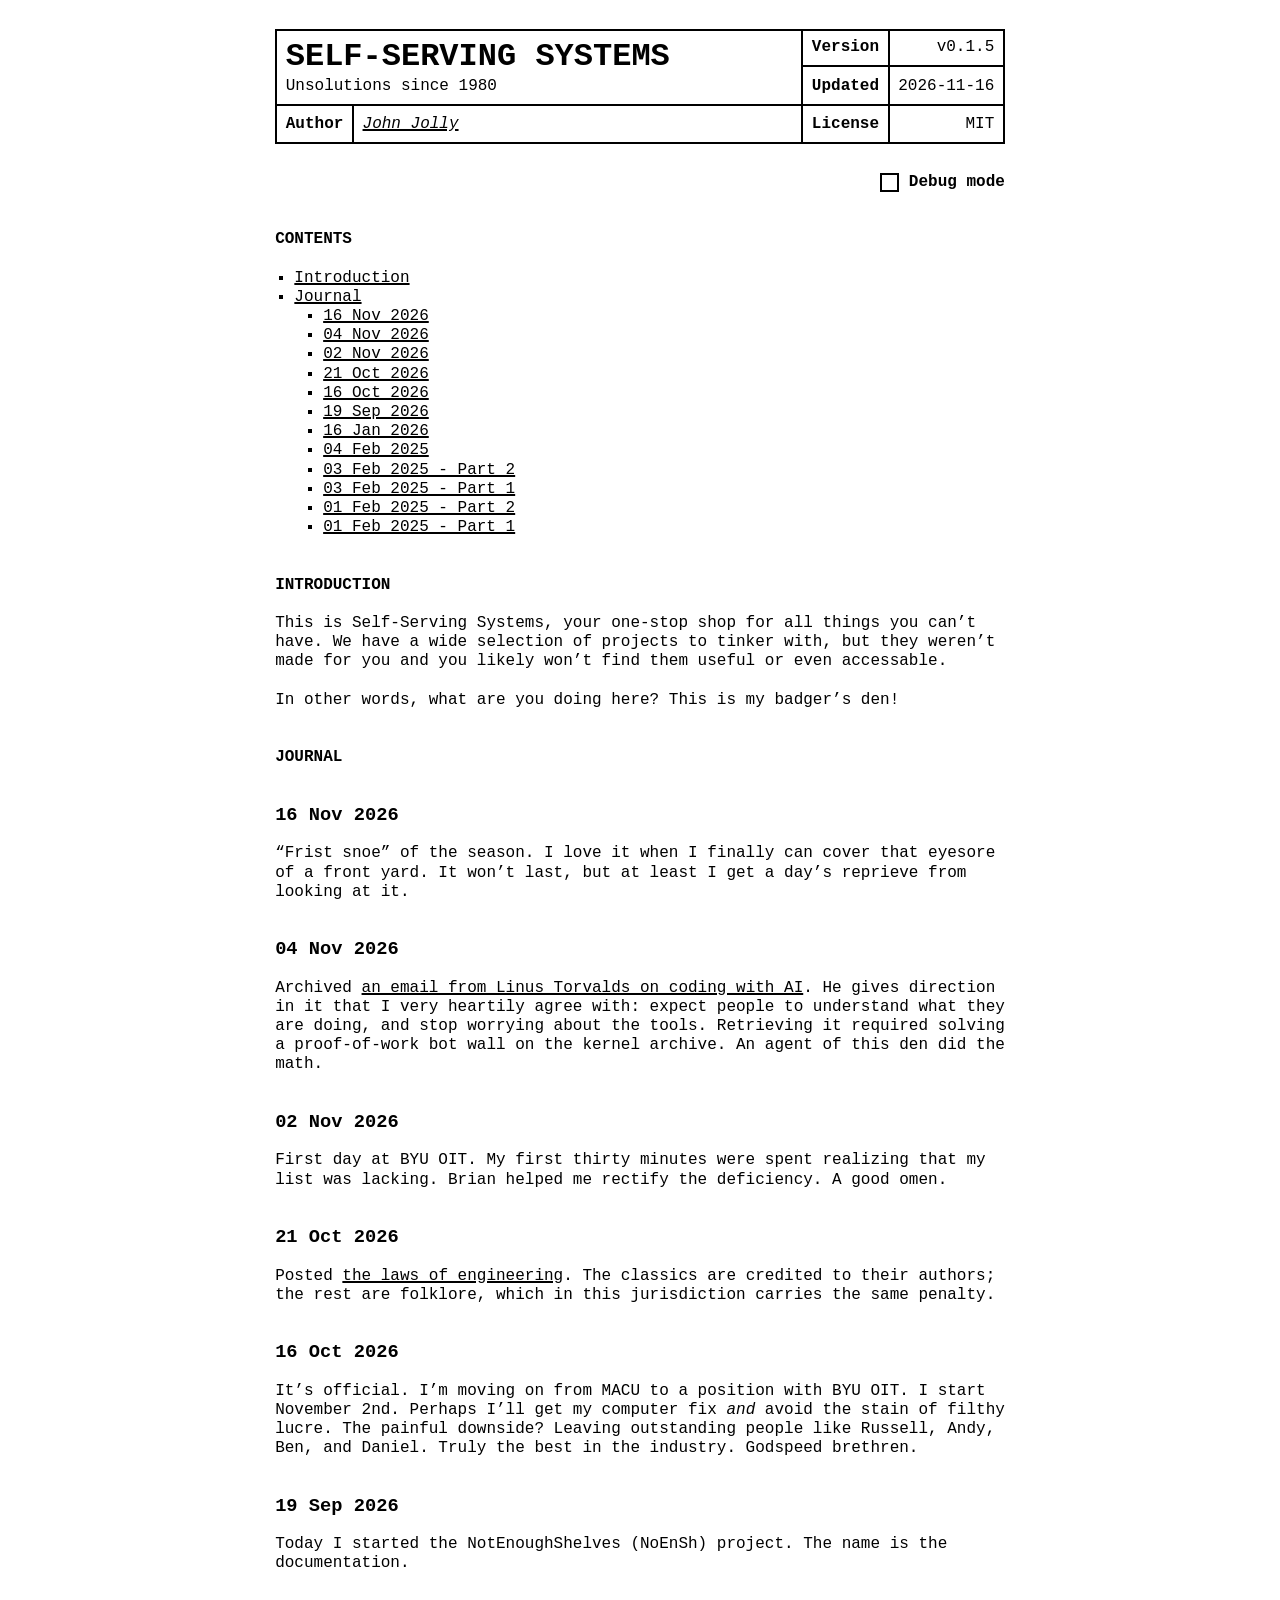
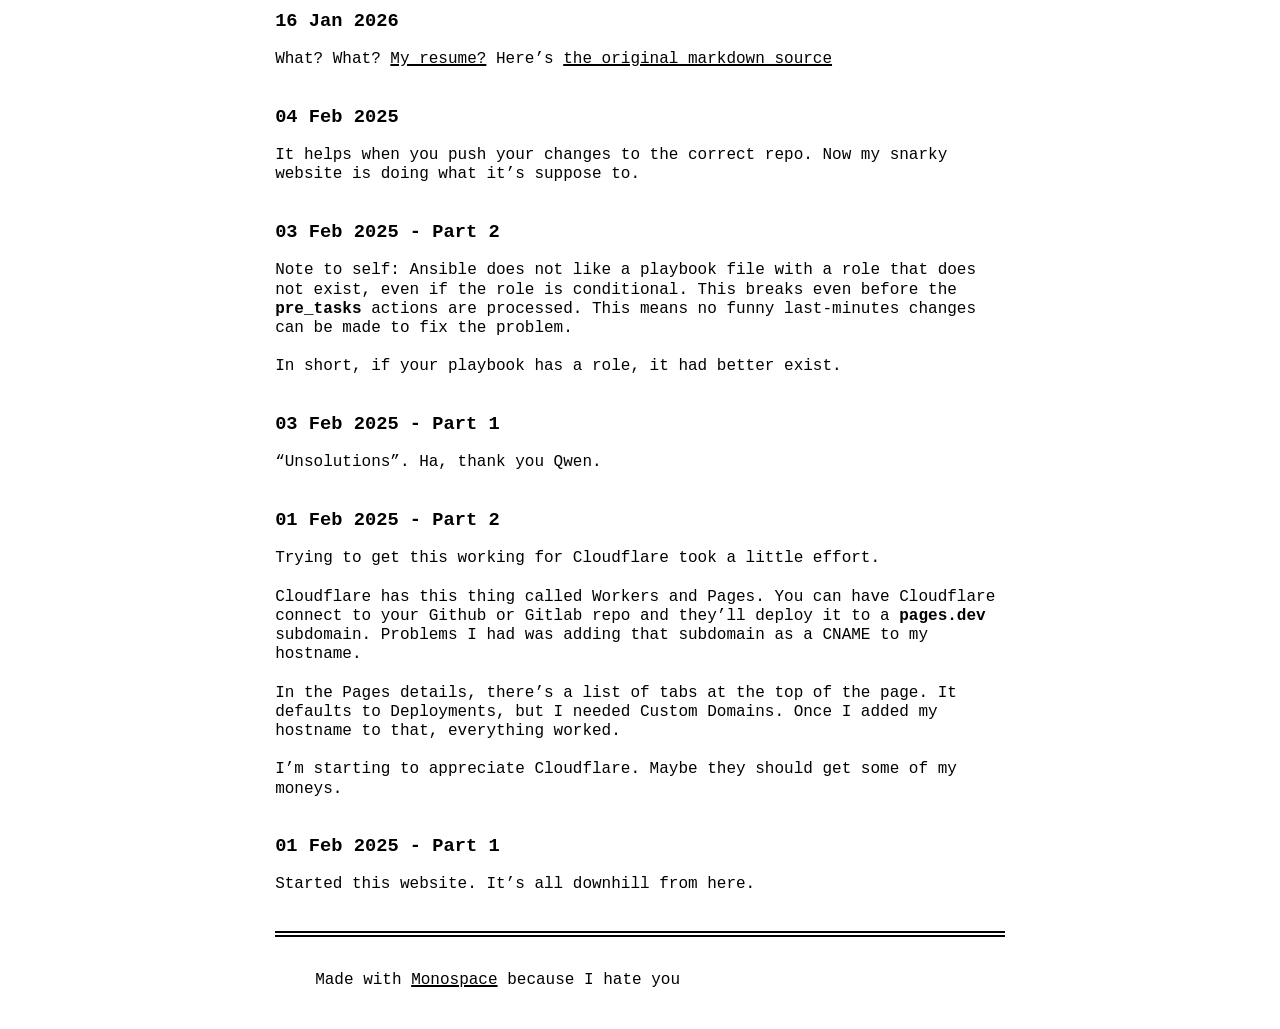
==== commit e348df83: "Restore the Frist snoe misspelling" ====
--- a/index.html
+++ b/index.html
@@ -66,7 +66,7 @@
 <p>In other words, what are you doing here? This is my badger’s den!</p>
 <h2 id="journal">Journal</h2>
 <h3 id="nov-2026">16 Nov 2026</h3>
-<p>First snow of the season. I love it when I finally can cover that
+<p>“Frist snoe” of the season. I love it when I finally can cover that
 eyesore of a front yard. It won’t last, but at least I get a day’s
 reprieve from looking at it.</p>
 <h3 id="nov-2026-1">04 Nov 2026</h3>
